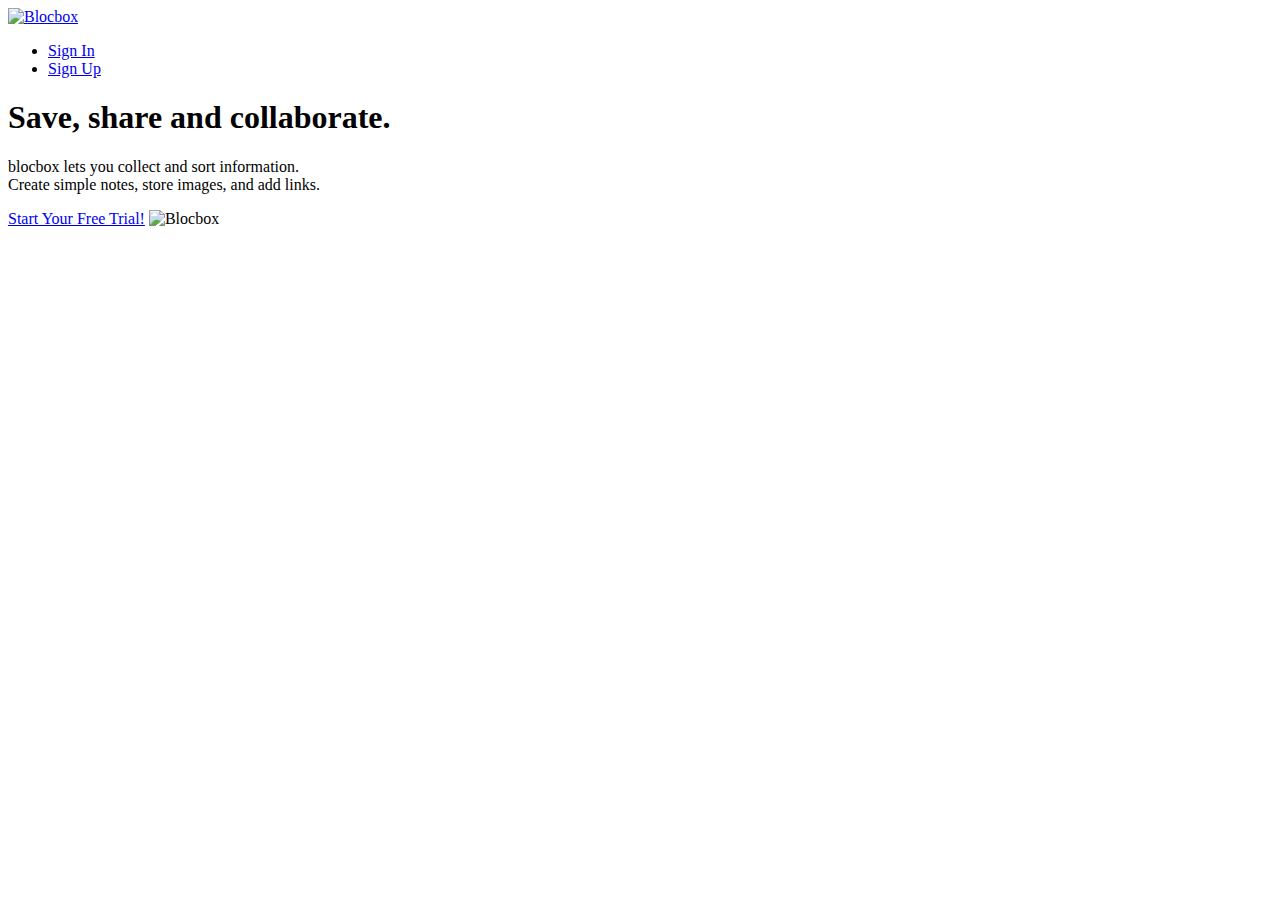
==== index.html @ 183ad007 "Update index.html" ====
<!DOCTYPE html>
<html lang="en-us">
<head>
	<meta http-equiv="X-UA-Compatible" content="IE=Edge">
	<meta charset="UTF-8">
	<title>Save, share and collaborate | Blocbox</title>

	<!-- Google Fonts -->
	<link href='https://fonts.googleapis.com/css?family=Lato:400,300,700,300italic,400italic,700italic|Varela+Round' rel='stylesheet' type='text/css'>
</head>
<body>
	<header>
		<nav class="container">
			<div class="one-half">
				<a href="index.html" class="site-logo"><img src=images/site-logo.png" alt="Blocbox" /></a>
			</div>
			<div class="one-half">
				<ul>
					<li><a href="signin.html">Sign In</a></li>
					<li class="btn-outline"><a href="signup.html">Sign Up</a></li>
				</ul>
			</div>
		</nav>
		<div class="container hero">
			<h1>Save, share and collaborate.</h1>
			<p>blocbox lets you collect and sort information.</br>Create simple notes, store images, and add links.</p>
			<a href="signup.html" class="btn">Start Your Free Trial!</a>
			<img src="images/dashboard.png" alt="Blocbox" />
		</div>
	</header>
</body>
</html>
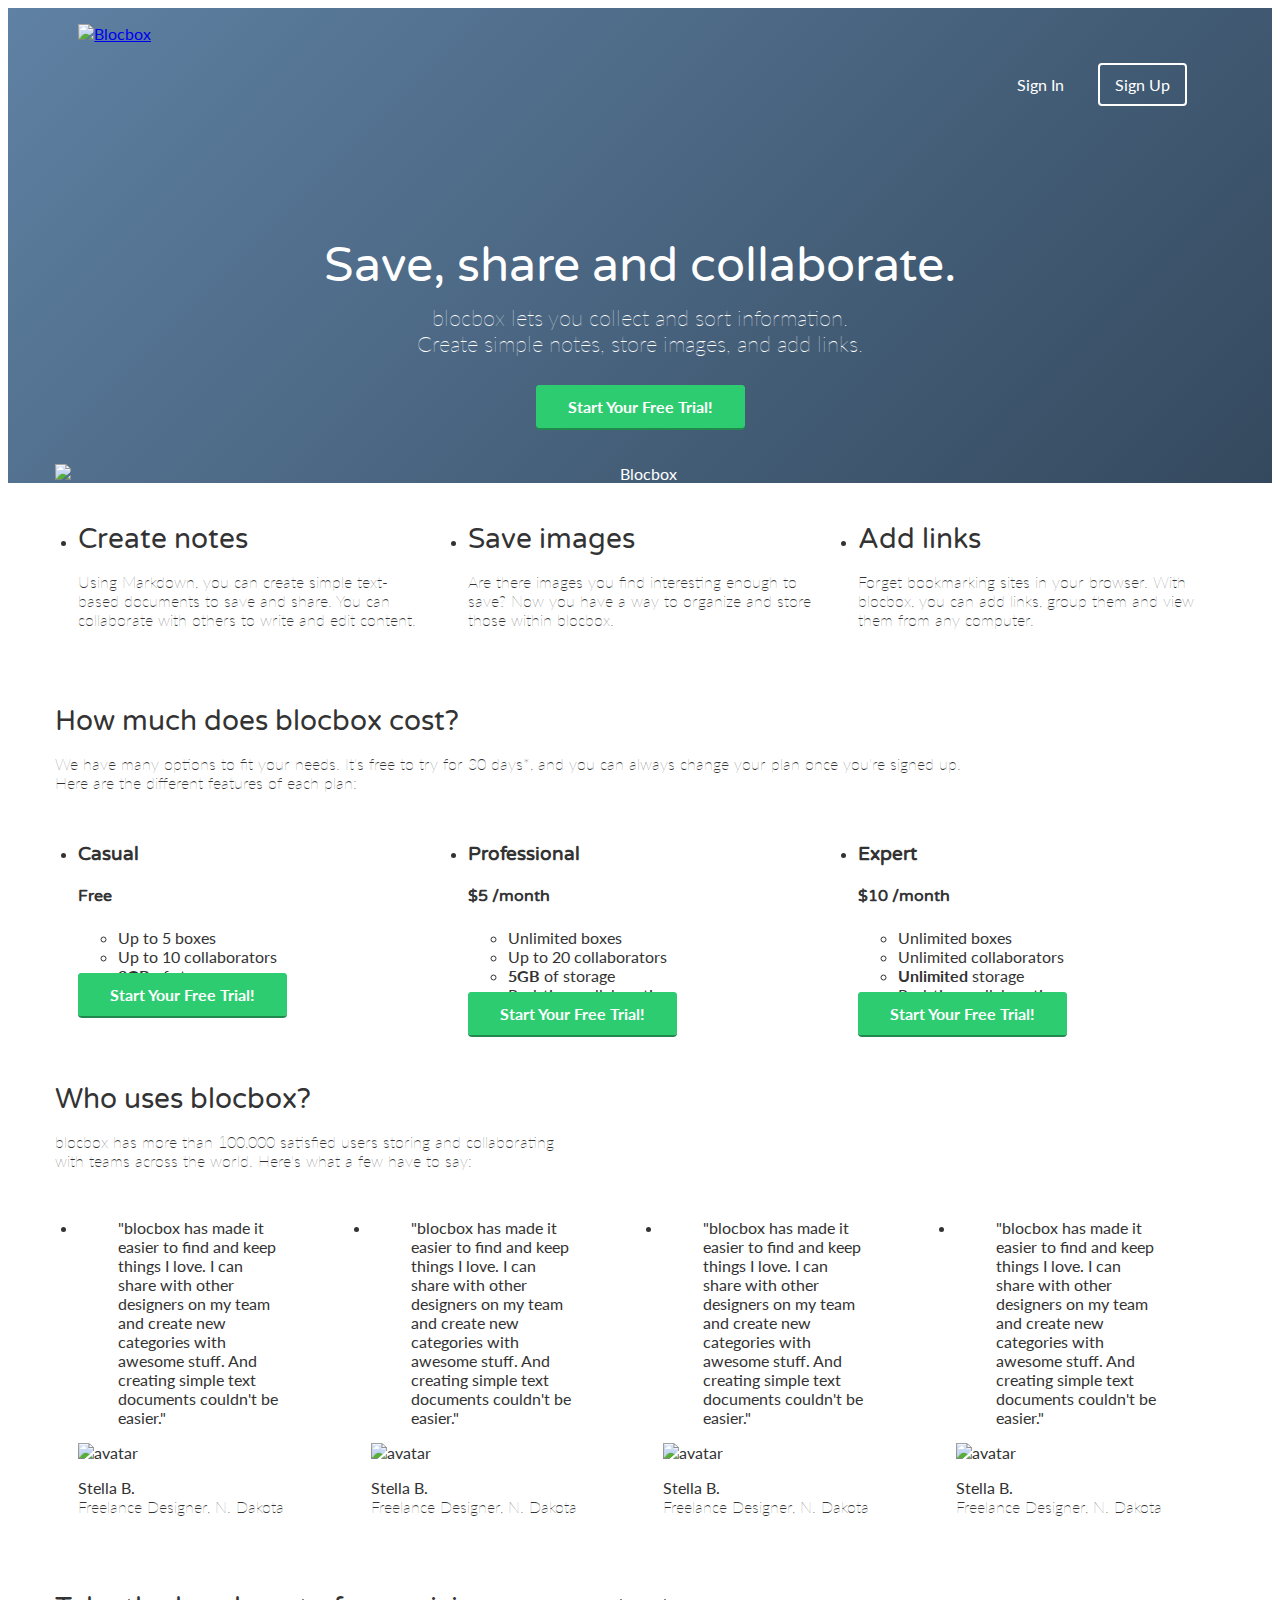
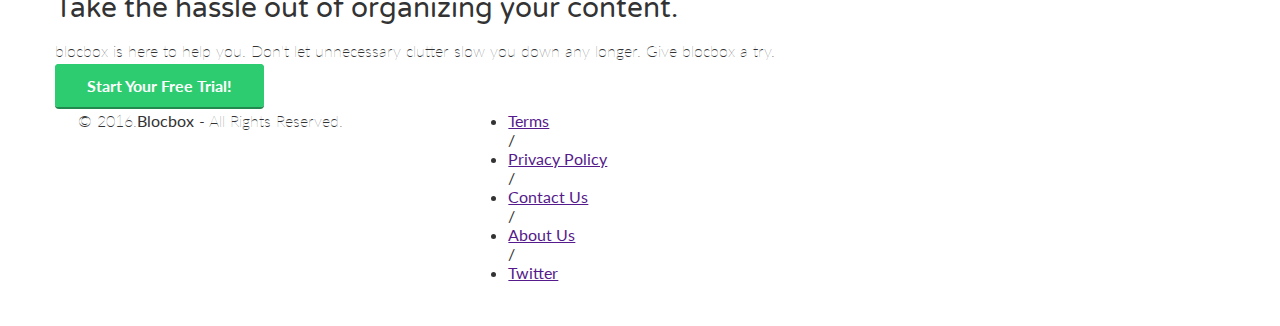
==== commit 54e197c7: "Assignment-29-completed" ====
--- a/index.html
+++ b/index.html
@@ -1,32 +1,166 @@
-<!DOCTYPE html>
-<html lang="en-us">
-<head>
-	<meta http-equiv="X-UA-Compatible" content="IE=Edge">
-	<meta charset="UTF-8">
-	<title>Save, share and collaborate | Blocbox</title>
-
-	<!-- Google Fonts -->
-	<link href='https://fonts.googleapis.com/css?family=Lato:400,300,700,300italic,400italic,700italic|Varela+Round' rel='stylesheet' type='text/css'>
-</head>
-<body>
-	<header>
-		<nav class="container">
-			<div class="one-half">
-				<a href="index.html" class="site-logo"><img src=images/site-logo.png" alt="Blocbox" /></a>
-			</div>
-			<div class="one-half">
-				<ul>
-					<li><a href="signin.html">Sign In</a></li>
-					<li class="btn-outline"><a href="signup.html">Sign Up</a></li>
-				</ul>
-			</div>
-		</nav>
-		<div class="container hero">
-			<h1>Save, share and collaborate.</h1>
-			<p>blocbox lets you collect and sort information.</br>Create simple notes, store images, and add links.</p>
-			<a href="signup.html" class="btn">Start Your Free Trial!</a>
-			<img src="images/dashboard.png" alt="Blocbox" />
-		</div>
-	</header>
-</body>
-</html>
+
+<!DOCTYPE html>
+<html lang="en-us">
+<head>
+	<meta http-equiv="X-UA-Compatible" content="IE=Edge">
+	<meta charset="UTF-8">
+	<title>Save, share and collaborate | Blocbox</title>
+
+	<!-- Google Fonts -->
+	<link href='https://fonts.googleapis.com/css?family=Lato:400,300,700,300italic,400italic,700italic|Varela+Round' rel='stylesheet' type='text/css'>
+    
+    <!-- CSS -->
+    <link rel="stylesheet" href="css/normalize.css">
+    <link rel="stylesheet" href="css/style.css">
+    <link rel="stylesheet" href="css/font-awesome.css">
+    <link rel="stylesheet" href="css/animate.css">
+    
+</head>
+<body>
+<!-- Hero -->
+ <header>
+   <nav class="container">
+     <div class="one-half">
+       <a href="index.html" class="site-logo"><img src="images/site-logo.png" alt="Blocbox" /></a>
+     </div>
+     <div class="one-half">
+       <ul>
+         <li><a href="signin.html">Sign In</a></li>
+         <li class="btn-outline"><a href="signup.html">Sign Up</a></li>
+       </ul>
+     </div>
+   </nav>
+   <div class="container hero">
+     <h1 class="animated fadeIn">Save, share and collaborate.</h1>
+     <p>blocbox lets you collect and sort information.<br/>Create simple notes, store images, and add links.</p>
+     <a href="signup.html" class="btn">Start Your Free Trial!</a>
+     <img src="images/dashboard.png" alt="Blocbox" />
+   </div>
+ </header>
+  <main role="main">
+   <!-- Benefits -->
+   <section class="benefits">
+     <ul class="container">
+       <li class="one-third">
+         <h2>Create notes</h2>
+         <p>Using Markdown, you can create simple text-based documents to save and share. You can collaborate with others to write and edit content.</p>
+       </li>
+       <li class="one-third">
+         <h2>Save images</h2>
+         <p>Are there images you find interesting enough to save? Now you have a way to organize and store those within blocbox.</p>
+       </li>
+       <li class="one-third">
+         <h2>Add links</h2>
+         <p>Forget bookmarking sites in your browser. With blocbox, you can add links, group them and view them from any computer.</p>
+       </li>
+     </ul>
+   </section>
+   <!-- Pricing -->
+ <section class="pricing">
+   <div class="container">
+     <h2>How much does blocbox cost?</h2>
+     <p>We have many options to fit your needs. It's free to try for 30 days*, and you can always change your plan once you're signed up. <br/>Here are the different features of each plan:</p>
+   </div>
+   <ul class="container">
+     <li class="one-third">
+       <div class="box">
+         <h3>Casual</h3>
+         <h4>Free</h4>
+         <ul>
+           <li>Up to 5 boxes</li>
+           <li>Up to 10 collaborators</li>
+           <li><strong>2GB</strong> of storage</li>
+         </ul>
+         <a href="signup.html" class="btn">Start Your Free Trial!</a>
+       </div>
+     </li>
+    <li class="one-third">
+      <div class="box middle">
+        <h3>Professional</h3>
+        <h4><span>$</span>5 <span class="month">/month</span></h4>
+        <ul>
+          <li>Unlimited boxes</li>
+          <li>Up to 20 collaborators</li>
+          <li><strong>5GB</strong> of storage</li>
+          <li>Real-time collaboration</li>
+        </ul>
+        <a href="signup.html" class="btn">Start Your Free Trial!</a>
+      </div>
+    </li>
+    <li class="one-third">
+      <div class="box">
+        <h3>Expert</h3>
+        <h4><span>$</span>10 <span class="month">/month</span></h4>
+        <ul>
+          <li>Unlimited boxes</li>
+          <li>Unlimited collaborators</li>
+          <li><strong>Unlimited</strong> storage</li>
+          <li>Real-time collaboration</li>
+        </ul>
+        <a href="signup.html" class="btn">Start Your Free Trial!</a>
+      </div>
+    </li>
+   </ul>
+ </section>
+ <!-- Testimonials -->
+ <section class="testimonials">
+   <div class="container">
+     <h2>Who uses blocbox?</h2>
+     <p>blocbox has more than 100,000 satisfied users storing and collaborating<br/> with teams across the world. Here's what a few have to say:</p>
+   </div>
+   <ul class="container">
+     <li class="one-fourth">
+       <blockquote>"blocbox has made it easier to find and keep things I love. I can share with other designers on my team and create new categories with awesome stuff. And creating simple text documents couldn't be easier."
+       </blockquote>
+       <img src="https://s3.amazonaws.com/uifaces/faces/twitter/jsa/128.jpg" alt="avatar">
+       <p class="name"><strong>Stella B.</strong><br/>Freelance Designer, N. Dakota</p>
+     </li>
+     <li class="one-fourth">
+    <blockquote>"blocbox has made it easier to find and keep things I love. I can share with other designers on my team and create new categories with awesome stuff. And creating simple text documents couldn't be easier."
+    </blockquote>
+    <img src="https://s3.amazonaws.com/uifaces/faces/twitter/jsa/128.jpg" alt="avatar">
+    <p class="name"><strong>Stella B.</strong><br/>Freelance Designer, N. Dakota</p>
+  </li>
+  <li class="one-fourth">
+    <blockquote>"blocbox has made it easier to find and keep things I love. I can share with other designers on my team and create new categories with awesome stuff. And creating simple text documents couldn't be easier."
+    </blockquote>
+    <img src="https://s3.amazonaws.com/uifaces/faces/twitter/jsa/128.jpg" alt="avatar">
+    <p class="name"><strong>Stella B.</strong><br/>Freelance Designer, N. Dakota</p>
+  </li>
+  <li class="one-fourth">
+    <blockquote>"blocbox has made it easier to find and keep things I love. I can share with other designers on my team and create new categories with awesome stuff. And creating simple text documents couldn't be easier."
+    </blockquote>
+    <img src="https://s3.amazonaws.com/uifaces/faces/twitter/jsa/128.jpg" alt="avatar">
+    <p class="name"><strong>Stella B.</strong><br/>Freelance Designer, N. Dakota</p>
+  </li>
+  </ul>
+ </section>
+ <!-- Call to Action -->
+ <section class="call to action">
+   <div class="container">
+     <h2>Take the hassle out of organizing your content.</h2>
+     <p>blocbox is here to help you. Don't let unnecessary clutter slow you down any longer. Give blocbox a try.</p>
+     <a href="signup.html" class="btn">Start Your Free Trial!</a>
+   </div>
+ </section>
+ </main>
+    <!-- Footer -->
+    <footer>
+      <div class="container footer-nav-block">
+        <div class="left-footer-block one-third">
+          <p class="copyright-block">&copy; 2016.<strong>Blocbox</strong> - All Rights Reserved.</p>
+        </div>
+        <nav class="link-block middle-footer-block one-third">
+          <ul>
+            <li><a href="">Terms</a></li> /
+            <li><a href="">Privacy Policy</a></li> /
+            <li><a href="">Contact Us</a></li> /
+            <li><a href="">About Us</a></li> /
+            <li><a href="">Twitter</a></li>
+          </ul>
+        </nav>
+      </div>
+    </footer>
+</body>
+</html>
+
--- a/css/style.css
+++ b/css/style.css
@@ -0,0 +1,137 @@
+html, body{
+    overflow-x: hidden;
+}
+body {
+    font-family: "Lato", Helvetica, Arial, sans-serif;
+    color:#333333;
+}
+h1, h2, h3, h4, h5, h6 {
+    font-family: "Varela Round", Helvetica, Arial, sans-serif;
+}
+h2 {
+    font-size:28px;
+    font-weight: normal;
+    margin-bottom: 5px;
+}
+p {
+    font-size:16px;
+    line-height: 19px;
+    font-weight: 100;
+}
+
+/* GRID */
+.container {
+    margin-right:auto;
+    margin-left: auto;
+    padding-left: 15px;
+    padding-right: 15px;
+    position: relative;
+}
+.container:before,
+.container:after {
+    content: " ";
+    display: table;
+}
+.container:after {
+    clear: both;
+}
+.one-half, .one-third, .one-fourth {
+    width:96%;
+    float:left;
+    position:relative;
+    min-height: 1px;
+    margin:0 2% 20px;
+}
+
+@media (min-width: 768px) {
+    .container {
+        width: 750px;
+    }
+}
+@media (min-width: 992px) {
+    .container {
+        width:970px;
+    }
+    .one.half {
+        width:46%;
+    }
+    .one-third {
+        width:29.33333%
+    }
+    .one-fourth {
+        width:21%;
+    }
+}
+@media (min-width: 1200px) {
+    .container {
+        width: 1170px;
+    }
+}
+
+/* HEADER */
+header {
+    color:#FFFFFF;
+    background: 34495E;
+    background-image: linear-gradient(-45deg, #34495E 0%, #5F81A3 100%);
+}
+header nav {
+    padding:1em 0;
+}
+header nav ul {
+    display:inline;
+    text-align: right;
+    float:right;
+    margin:0;
+}
+header nav ul > li {
+    list-style-type: none;
+    display: inline-block;
+    margin:0 15px;
+}
+header nav ul > li.btn-outline {
+    padding:10px 15px;
+    border:2px solid #FFFFFF;
+    border-radius: 4px;
+}
+header nav ul > li.btn-outline:hover {
+    background:#FFFFFF;
+}
+header nav ul > li > a {
+    color:#FFFFFF;
+    text-decoration: none;
+}
+header nav ul > li.btn-outline:hover > a {
+    color:#34495E;
+}
+header .hero {
+   text-align: center;
+   display:block;
+   position: relative;
+ }
+ header .hero h1 {
+   font-size:48px;
+   font-weight: normal;
+   margin:95px 0 0;
+ }
+ header .hero p {
+   font-size: 22px;
+   line-height: 26px;
+   font-weight: 100;
+   margin:10px 0 40px;
+ }
+ header .hero img {
+   display: block;
+   margin:3em auto 0;
+ }
+
+/* BUTTONS */
+.btn {
+    border-radius: 4px;
+    color:#FFFFFF;
+    font-weight: 700;
+    text-decoration: none;
+    padding:10px 30px;
+    background: #2ECC71;
+    border: 2px solid #2ECC71;
+    box-shadow: 0px 2px 0px 0px #22894E;
+}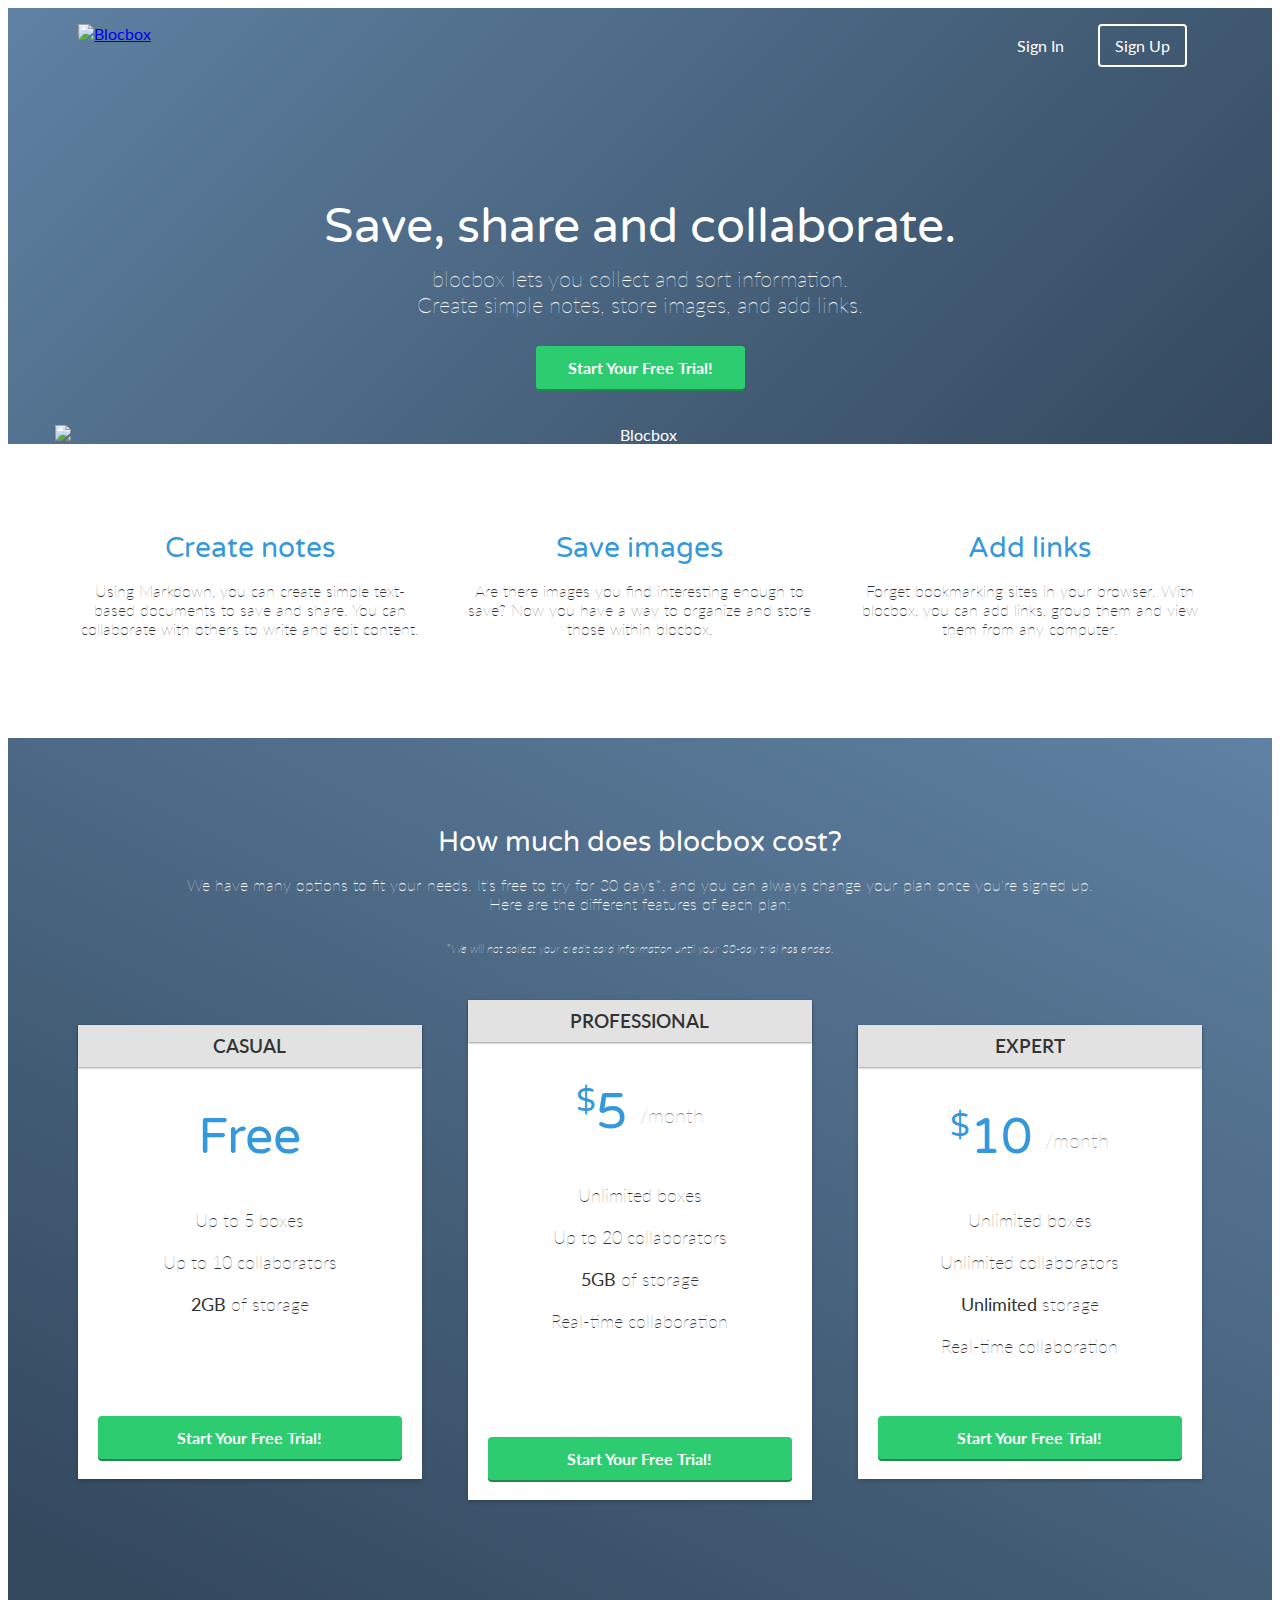
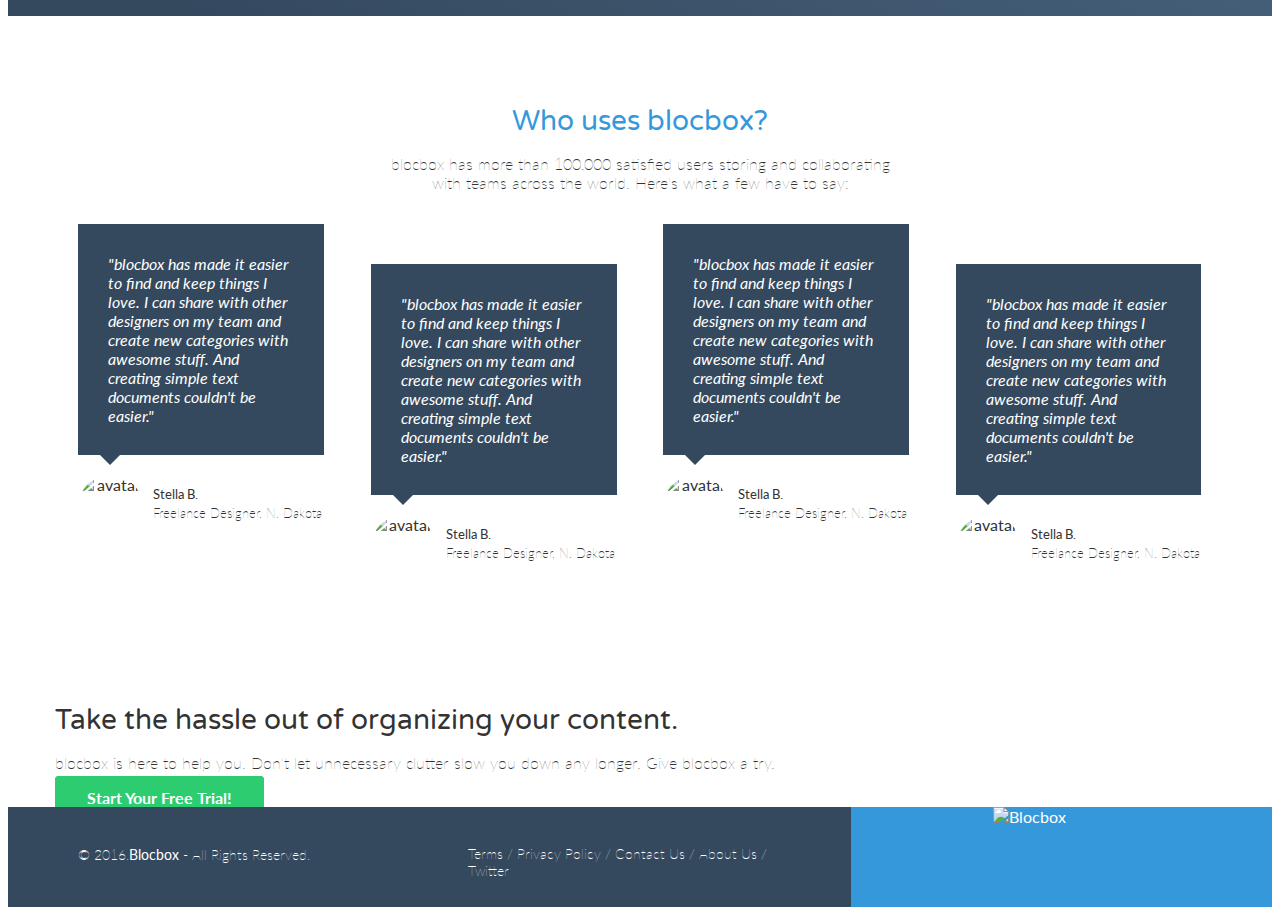
==== commit ea72b95b: "Assignment-33-completed" ====
--- a/index.html
+++ b/index.html
@@ -3,6 +3,7 @@
 <html lang="en-us">
 <head>
 	<meta http-equiv="X-UA-Compatible" content="IE=Edge">
+    <meta name="viewport" content="width=device-width, initial-scale=1">
 	<meta charset="UTF-8">
 	<title>Save, share and collaborate | Blocbox</title>
 
@@ -22,8 +23,6 @@
    <nav class="container">
      <div class="one-half">
        <a href="index.html" class="site-logo"><img src="images/site-logo.png" alt="Blocbox" /></a>
-     </div>
-     <div class="one-half">
        <ul>
          <li><a href="signin.html">Sign In</a></li>
          <li class="btn-outline"><a href="signup.html">Sign Up</a></li>
@@ -42,14 +41,17 @@
    <section class="benefits">
      <ul class="container">
        <li class="one-third">
+         <i class="fa fa-file-o"></i>
          <h2>Create notes</h2>
          <p>Using Markdown, you can create simple text-based documents to save and share. You can collaborate with others to write and edit content.</p>
        </li>
        <li class="one-third">
+        <i class="fa fa-picture-o"></i>
          <h2>Save images</h2>
          <p>Are there images you find interesting enough to save? Now you have a way to organize and store those within blocbox.</p>
        </li>
        <li class="one-third">
+         <i class="fa fa-link"></i>
          <h2>Add links</h2>
          <p>Forget bookmarking sites in your browser. With blocbox, you can add links, group them and view them from any computer.</p>
        </li>
@@ -60,6 +62,9 @@
    <div class="container">
      <h2>How much does blocbox cost?</h2>
      <p>We have many options to fit your needs. It's free to try for 30 days*, and you can always change your plan once you're signed up. <br/>Here are the different features of each plan:</p>
+   </div>
+   <div class="container">
+     <p class="small">*We will not collect your credit card information until your 30-day trial has ended.</p>  
    </div>
    <ul class="container">
      <li class="one-third">
@@ -115,7 +120,7 @@
        <img src="https://s3.amazonaws.com/uifaces/faces/twitter/jsa/128.jpg" alt="avatar">
        <p class="name"><strong>Stella B.</strong><br/>Freelance Designer, N. Dakota</p>
      </li>
-     <li class="one-fourth">
+     <li class="one-fourth relative">
     <blockquote>"blocbox has made it easier to find and keep things I love. I can share with other designers on my team and create new categories with awesome stuff. And creating simple text documents couldn't be easier."
     </blockquote>
     <img src="https://s3.amazonaws.com/uifaces/faces/twitter/jsa/128.jpg" alt="avatar">
@@ -127,7 +132,7 @@
     <img src="https://s3.amazonaws.com/uifaces/faces/twitter/jsa/128.jpg" alt="avatar">
     <p class="name"><strong>Stella B.</strong><br/>Freelance Designer, N. Dakota</p>
   </li>
-  <li class="one-fourth">
+  <li class="one-fourth relative">
     <blockquote>"blocbox has made it easier to find and keep things I love. I can share with other designers on my team and create new categories with awesome stuff. And creating simple text documents couldn't be easier."
     </blockquote>
     <img src="https://s3.amazonaws.com/uifaces/faces/twitter/jsa/128.jpg" alt="avatar">
@@ -159,6 +164,9 @@
             <li><a href="">Twitter</a></li>
           </ul>
         </nav>
+        <div class="right-footer-block one-third">
+        <img src="images/site-logo.png" alt="Blocbox" />
+        </div>
       </div>
     </footer>
 </body>
--- a/css/style.css
+++ b/css/style.css
@@ -66,6 +66,10 @@
     .container {
         width: 1170px;
     }
+}
+@media (min-width: 1824px) {
+    .container 
+        width: 1170px;
 }
 
 /* HEADER */
@@ -134,4 +138,218 @@
     background: #2ECC71;
     border: 2px solid #2ECC71;
     box-shadow: 0px 2px 0px 0px #22894E;
-}+}
+
+/* BENEFITS */
+.benefits {
+    text-align: center;
+    display:block;
+    position:relative;
+}
+.benefits ul {
+    margin: 0 auto;
+    padding:4em 0;
+}
+.benefits ul li {
+    list-style-type: none;
+    display: inline-block;
+}
+.benefits i {
+    color:#3498DB;
+    font-size:60px;
+    margin:0;
+    vertical-align: middle;
+}
+.benefits h2 {
+    color:#3498DB;
+}
+
+/* PRICING */
+.pricing {
+   background: #34495E url("../images/background.png") top center no-repeat;
+   background: url("../images/background.png") top center no-repeat, linear-gradient(206deg, #5F81A3 0%, #34495E 94%);
+   background-size:cover;
+   text-align: center;
+   padding:4em 0;
+ }
+ .pricing h2, .pricing p {
+   color:#FFFFFF;
+ }
+ .pricing ul {
+   margin:0 auto;
+   padding:2em 0;
+ }
+ .pricing ul li {
+   list-style-type: none;
+ }
+ .box {
+   padding:0 15px 15px;
+   background: #FFFFFF;
+   box-shadow: 0px 2px 4px 0px rgba(0,0,0,0.20);
+   min-height: 439px;
+   position: relative;
+   margin-top: 25px;
+ }
+ .box.middle {
+   min-height: 485px;
+   margin-top:0px;
+ }
+ .box h3 {
+   font-family: "Lato", Helvetica, Arial, sans-serif;
+   font-weight: 600;
+   text-transform: uppercase;
+   background: #E2E2E2;
+   box-shadow: 0px 1px 2px 0px rgba(0,0,0,0.40);
+   left:0;
+   right:0;
+   top:0;
+   text-align: center;
+   margin:0 -15px 40px;
+   padding:10px 0;
+ }
+ .box h4 {
+   font-size:50px;
+   font-weight: normal;
+   margin:40px 0 10px;
+   color:#3498DB;
+ }
+ .box h4 span {
+   font-size:32px;
+   vertical-align: top;
+ }
+ .box h4 span.month {
+   font-family: "Lato", Helvetica, Arial, sans-serif;
+   font-weight: 100;
+   color:#888888;
+   font-size:20px;
+   vertical-align: middle;
+ }
+ .box ul li {
+   font-size:18px;
+   margin-bottom:20px;
+   font-weight: 100;
+ }
+ .box .btn {
+   position:absolute;
+   bottom:20px;
+   left:20px;
+   right:20px;
+ }
+ .small {
+   font-size: 12px;
+   color: #FEFEFE;
+   line-height: 15px;
+   font-style:italic;
+ }
+
+ /* TESTIMONIALS */
+ .testimonials {
+   padding:4em 0;
+   text-align: center;
+ }
+ .testimonials h2 {
+   color:#3498DB;
+ }
+ .testimonials ul li {
+   list-style-type: none;
+ }
+ .testimonials blockquote {
+   color:#FFFFFF;
+   text-align: left;
+   font-style: italic;
+   background:#34495E;
+   position: relative;
+   padding:30px;
+   width:auto;
+   margin:0;
+ }
+ .testimonials blockquote:after {
+   top: 100%;
+   left: 13%;
+   border: solid transparent;
+   content: " ";
+   height: 0;
+   width: 0;
+   position: absolute;
+   pointer-events: none;
+   border-top-color: #34495E;
+   border-width: 10px;
+   margin-left: -10px;
+ }
+ .testimonials img {
+   height: 65px;
+   width: 65px;
+   border-radius:50%;
+   float: left;
+   display: inline-block;
+   margin:20px 10px 0 0;
+ }
+ .testimonials p.name {
+   float: left;
+   display: inline-block;
+   text-align: left;
+   font-size:13px;
+   margin-top: 30px;
+ }
+ .relative {
+    position: relative;
+    margin-top: 40px;
+}
+
+ /* FOOTER */
+ footer {
+   background-color: #34495E;
+   background-image: linear-gradient(to top,
+      #3498DB 0%, #3498DB 50%, #34495E 50%, #34495E 100%);
+   color: #FFFFFF;
+   height: 150px;
+   position: relative;
+   overflow: hidden;
+   z-index: 0;
+ }
+ footer p, footer nav ul {
+   font-size:14px;
+   font-weight:100;
+   text-align: center;
+   margin: 10px auto 0;
+ }
+ footer nav ul li {
+   list-style-type: none;
+   display: inline;
+ }
+ footer nav ul li a {
+   color:#FFFFFF;
+   text-decoration: none;
+ }
+ footer .right-footer-block {
+   background-color: transparent;
+   text-align: center;
+ }
+ footer .logo {
+   padding: 2.35em 0;
+   margin: 0 auto;
+   display: block;
+ }
+
+ @media (min-width: 992px) {
+   footer{
+     background-color: #3498DB;
+     background-image: linear-gradient(to left,
+        #3498DB 0%, #3498DB 33.33337%, #34495E 33.33337%, #34495E 100%);
+     height: 100px;
+   }
+   footer p, footer nav ul {
+     padding: 2em 0;
+     text-align: left;
+   }
+   footer .right-footer-block {
+     background-color: #3498DB;
+   }
+   footer .logo {
+     padding: 2em 0 2em 1.5em;
+   }
+    header .hero img {
+    max-width: 100%;
+    height: auto;
+    display: block;
+   }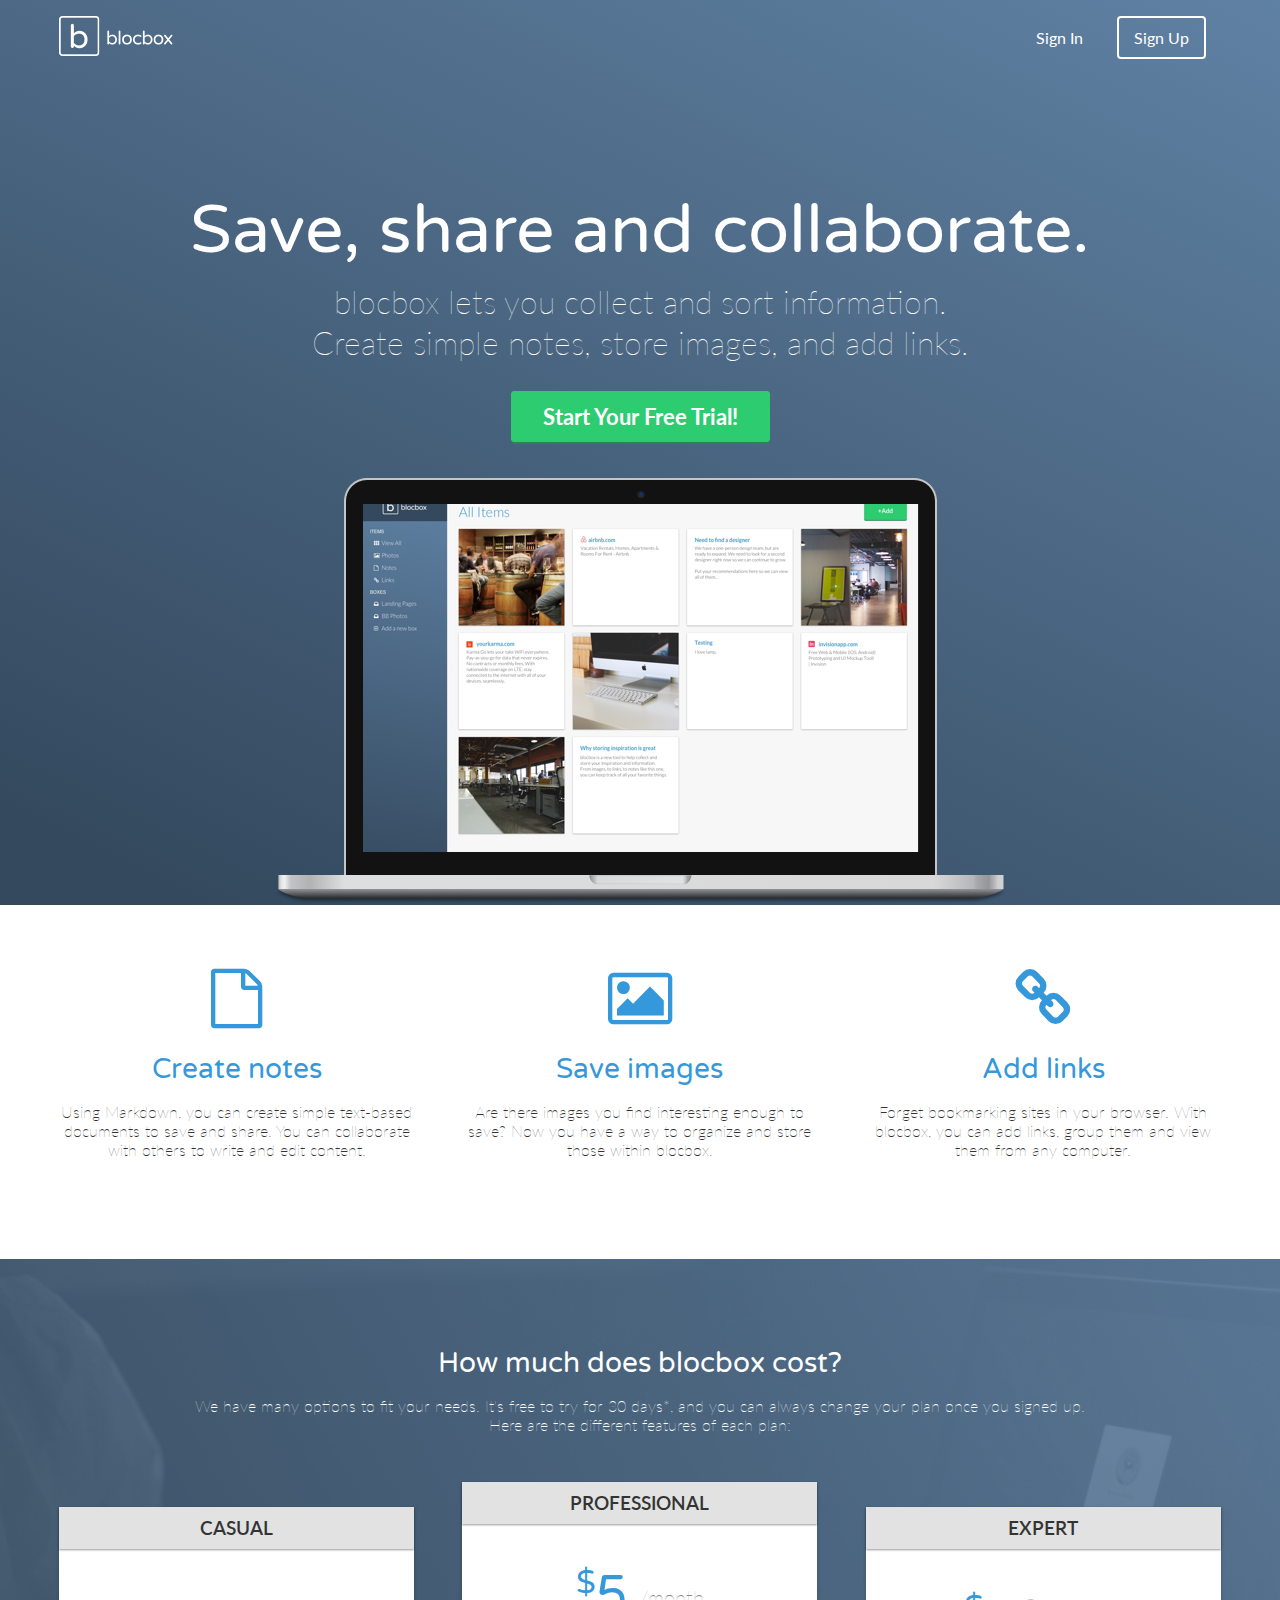
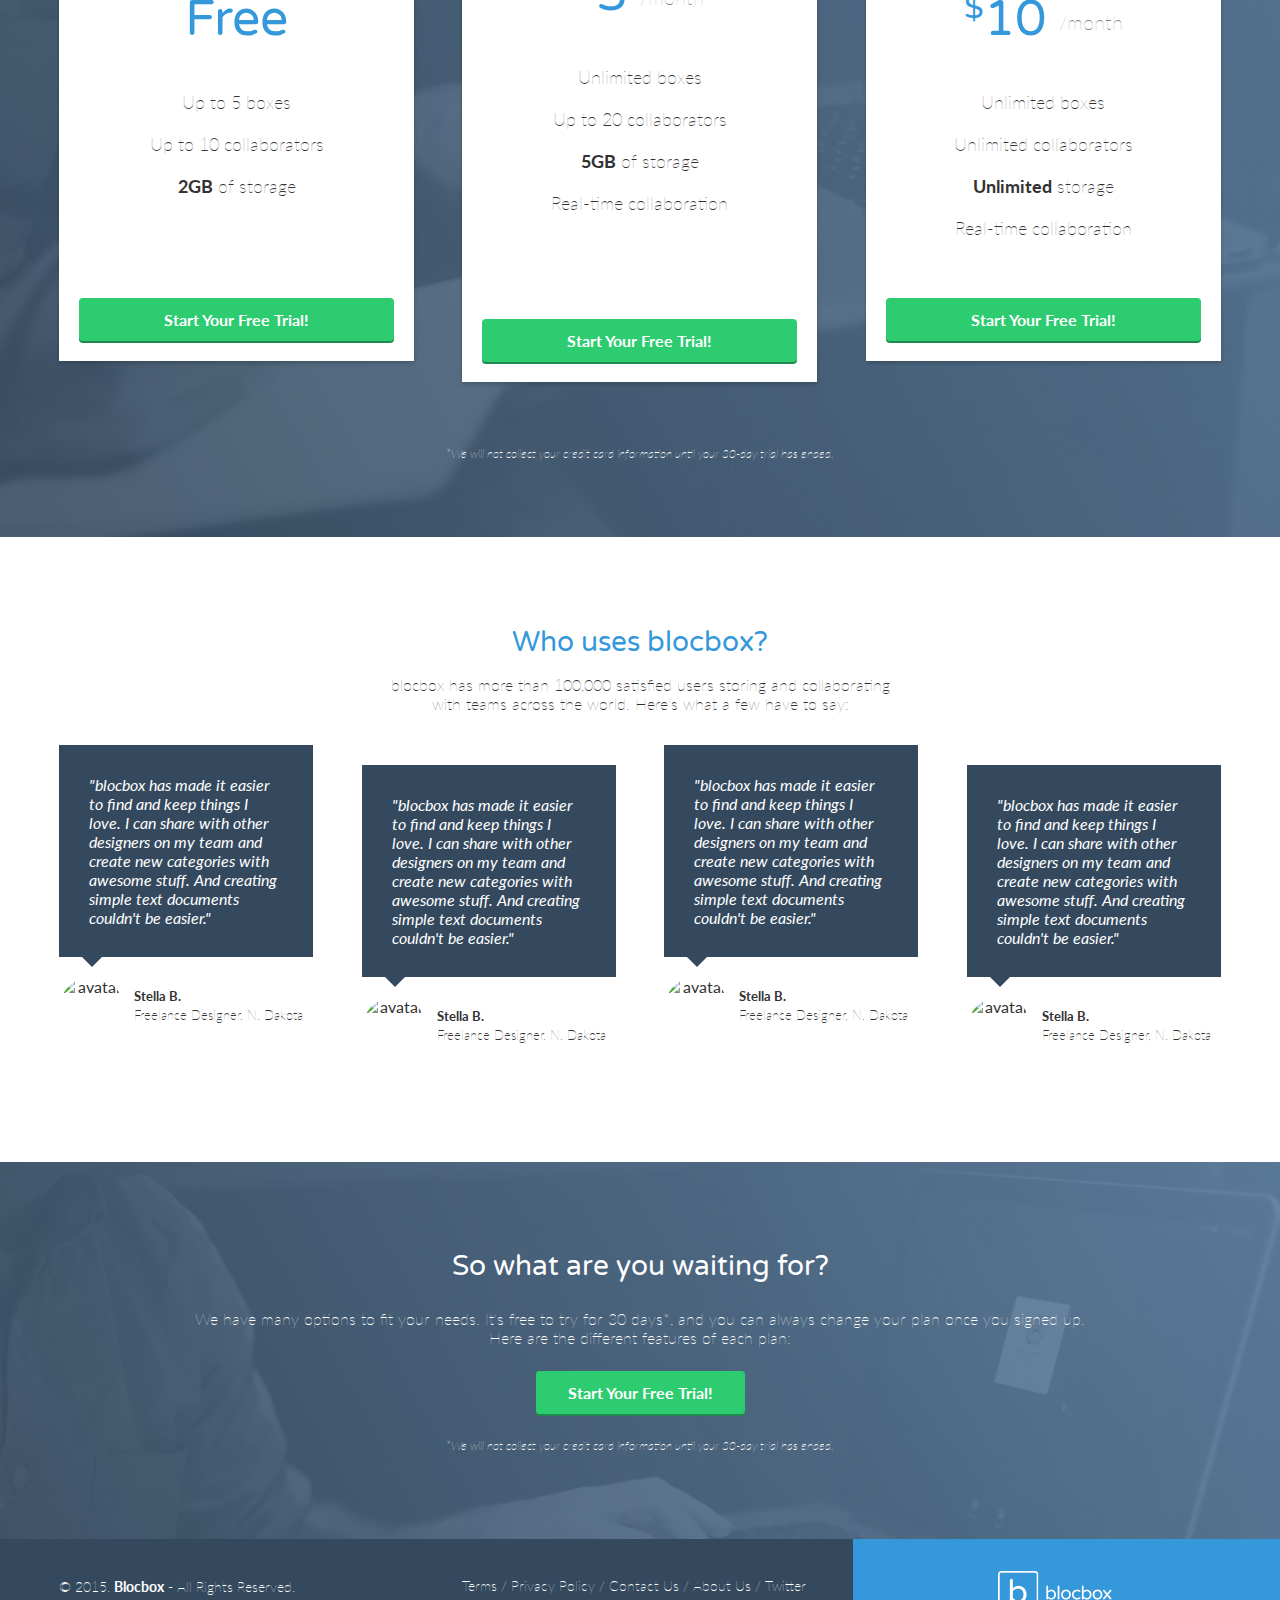
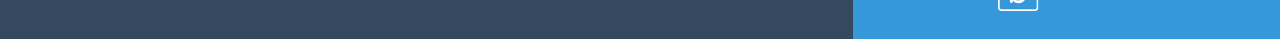
==== commit 970da026: "Assignment-35-Completed" ====
--- a/index.html
+++ b/index.html
@@ -1,174 +1,185 @@
+ <!DOCTYPE html>
+ <html lang="en-us">
+ <head>
+   <meta http-equiv="X-UA-Compatible" content="IE=Edge">
+   <meta name="viewport" content="width=device-width, initial-scale=1">
+   <meta charset="UTF-8">
+   <title>Save, share and collaborate | Blocbox</title>
+   <!-- Google Fonts -->
+   <link href='http://fonts.googleapis.com/css?family=Lato:300,400,700,300italic,400italic,700italic|Varela+Round' rel='stylesheet' type='text/css'>
+   <!-- CSS -->
+   <link rel="stylesheet" href="css/normalize.css">
+   <link rel="stylesheet" href="css/style.css">
+   <link rel="stylesheet" href="css/font-awesome.css">
+   <link rel="stylesheet" href="css/animate.css">
+ </head>
+ <body>
+   <!-- Hero -->
+   <header>
+     <nav class="container">
+       <div class="one-half">
+         <a href="index.html" class="site-logo"><img src="images/site-logo.png" alt="Blocbox" /></a>
+       </div>
+       <div class="one-half">
+         <ul>
+           <li><a href="signin.html">Sign In</a></li>
+           <li class="btn-outline"><a href="signup.html">Sign Up</a></li>
+         </ul>
+       </div>
+     </nav>
 
-<!DOCTYPE html>
-<html lang="en-us">
-<head>
-	<meta http-equiv="X-UA-Compatible" content="IE=Edge">
-    <meta name="viewport" content="width=device-width, initial-scale=1">
-	<meta charset="UTF-8">
-	<title>Save, share and collaborate | Blocbox</title>
+     <div class="container hero">
+       <h1 class="animated fadeIn">Save, share and collaborate.</h1>
+       <p>blocbox lets you collect and sort information.<br/>Create simple notes, store images, and add links.</p>
+       <a href="signup.html" class="btn">Start Your Free Trial!</a>
+       <img src="images/dashboard.png" alt="Blocbox" />
+     </div>
+   </header>
 
-	<!-- Google Fonts -->
-	<link href='https://fonts.googleapis.com/css?family=Lato:400,300,700,300italic,400italic,700italic|Varela+Round' rel='stylesheet' type='text/css'>
-    
-    <!-- CSS -->
-    <link rel="stylesheet" href="css/normalize.css">
-    <link rel="stylesheet" href="css/style.css">
-    <link rel="stylesheet" href="css/font-awesome.css">
-    <link rel="stylesheet" href="css/animate.css">
-    
-</head>
-<body>
-<!-- Hero -->
- <header>
-   <nav class="container">
-     <div class="one-half">
-       <a href="index.html" class="site-logo"><img src="images/site-logo.png" alt="Blocbox" /></a>
-       <ul>
-         <li><a href="signin.html">Sign In</a></li>
-         <li class="btn-outline"><a href="signup.html">Sign Up</a></li>
+   <main role="main">
+
+     <!-- Benefits -->
+     <section class="benefits">
+       <ul class="container">
+         <li class="one-third">
+           <i class="fa fa-file-o"></i>
+           <h2>Create notes</h2>
+           <p>Using Markdown, you can create simple text-based documents to save and share. You can collaborate with others to write and edit content.</p>
+         </li>
+         <li class="one-third">
+           <i class="fa fa-picture-o"></i>
+           <h2>Save images</h2>
+           <p>Are there images you find interesting enough to save? Now you have a way to organize and store those within blocbox.</p>
+         </li>
+         <li class="one-third">
+           <i class="fa fa-link"></i>
+           <h2>Add links</h2>
+           <p>Forget bookmarking sites in your browser. With blocbox, you can add links, group them and view them from any computer.</p>
+         </li>
        </ul>
+     </section>
+
+     <!-- Pricing -->
+     <section class="pricing">
+       <div class="container">
+         <h2>How much does blocbox cost?</h2>
+         <p>We have many options to fit your needs. It's free to try for 30 days*, and you can always change your plan once you signed up. <br/>Here are the different features of each plan:</p>
+       </div>
+       <ul class="container">
+         <li class="one-third">
+           <div class="box">
+             <h3>Casual</h3>
+             <h4>Free</h4>
+             <ul>
+               <li>Up to 5 boxes</li>
+               <li>Up to 10 collaborators</li>
+               <li><strong>2GB</strong> of storage</li>
+             </ul>
+             <a href="signup.html" class="btn">Start Your Free Trial!</a>
+           </div>
+         </li>
+         <li class="one-third">
+          <div class="box middle">
+            <h3>Professional</h3>
+            <h4><span>$</span>5 <span class="month">/month</span></h4>
+            <ul>
+              <li>Unlimited boxes</li>
+              <li>Up to 20 collaborators</li>
+              <li><strong>5GB</strong> of storage</li>
+              <li>Real-time collaboration</li>
+            </ul>
+            <a href="signup.html" class="btn">Start Your Free Trial!</a>
+          </div>
+        </li>
+        <li class="one-third">
+          <div class="box">
+            <h3>Expert</h3>
+            <h4><span>$</span>10 <span class="month">/month</span></h4>
+            <ul>
+              <li>Unlimited boxes</li>
+              <li>Unlimited collaborators</li>
+              <li><strong>Unlimited</strong> storage</li>
+              <li>Real-time collaboration</li>
+            </ul>
+            <a href="signup.html" class="btn">Start Your Free Trial!</a>
+          </div>
+        </li>
+       </ul>
+
+       <div class="container">
+         <p class="small">*We will not collect your credit card information until your 30-day trial has ended.</p>
+       </div>
+
+     </section>
+
+     <!-- Testimonials -->
+     <section class="testimonials">
+       <div class="container">
+         <h2>Who uses blocbox?</h2>
+         <p>blocbox has more than 100,000 satisfied users storing and collaborating<br/> with teams across the world. Here's what a few have to say:</p>
+       </div>
+       <ul class="container">
+         <li class="one-fourth">
+           <blockquote>"blocbox has made it easier to find and keep things I love. I can share with other designers on my team and create new categories with awesome stuff. And creating simple text documents couldn't be easier."
+           </blockquote>
+           <img src="https://s3.amazonaws.com/uifaces/faces/twitter/jsa/128.jpg" alt="avatar">
+           <p class="name"><strong>Stella B.</strong><br/>Freelance Designer, N. Dakota</p>
+         </li>  
+         <li class="one-fourth even">
+          <blockquote>"blocbox has made it easier to find and keep things I love. I can share with other designers on my team and create new categories with awesome stuff. And creating simple text documents couldn't be easier."
+          </blockquote>
+          <img src="https://s3.amazonaws.com/uifaces/faces/twitter/jsa/128.jpg" alt="avatar">
+          <p class="name"><strong>Stella B.</strong><br/>Freelance Designer, N. Dakota</p>
+        </li>
+        <li class="one-fourth">
+          <blockquote>"blocbox has made it easier to find and keep things I love. I can share with other designers on my team and create new categories with awesome stuff. And creating simple text documents couldn't be easier."
+          </blockquote>
+          <img src="https://s3.amazonaws.com/uifaces/faces/twitter/jsa/128.jpg" alt="avatar">
+          <p class="name"><strong>Stella B.</strong><br/>Freelance Designer, N. Dakota</p>
+        </li>
+        <li class="one-fourth even">
+          <blockquote>"blocbox has made it easier to find and keep things I love. I can share with other designers on my team and create new categories with awesome stuff. And creating simple text documents couldn't be easier."
+          </blockquote>
+          <img src="https://s3.amazonaws.com/uifaces/faces/twitter/jsa/128.jpg" alt="avatar">
+          <p class="name"><strong>Stella B.</strong><br/>Freelance Designer, N. Dakota</p>
+        </li>     
+      </ul>
+     </section>
+
+     <section class="reinforcement">
+      <div class="container">
+         <h2>So what are you waiting for?</h2>
+         <p>We have many options to fit your needs. It's free to try for 30 days*, and you can always change your plan once you signed up. <br/>Here are the different features of each plan:</p>
+
+         <p>
+          <a href="signup.html" class="btn">Start Your Free Trial!</a>
+         </p>
+
+         <p class="small">*We will not collect your credit card information until your 30-day trial has ended.</p>
+      </div>
+     </section>
+
+   </main>
+
+   <!-- Footer -->
+   <footer>
+     <div class="container footer-nav-block">
+         <div class="left-footer-block one-third">
+           <p class="copyright-block">&copy; 2015. <strong>Blocbox</strong> - All Rights Reserved.</p>
+         </div>
+         <nav class="link-block middle-footer-block one-third">
+           <ul>
+             <li><a href="">Terms</a></li> /
+             <li><a href="">Privacy Policy</a></li> /
+             <li><a href="">Contact Us</a></li> /
+             <li><a href="">About Us</a></li> /
+             <li><a href="">Twitter</a></li>
+           </ul>
+         </nav>
+         <div class="right-footer-block one-third">
+           <img class="logo" src="images/site-logo.png" alt="Blocbox" />
+         </div>
      </div>
-   </nav>
-   <div class="container hero">
-     <h1 class="animated fadeIn">Save, share and collaborate.</h1>
-     <p>blocbox lets you collect and sort information.<br/>Create simple notes, store images, and add links.</p>
-     <a href="signup.html" class="btn">Start Your Free Trial!</a>
-     <img src="images/dashboard.png" alt="Blocbox" />
-   </div>
- </header>
-  <main role="main">
-   <!-- Benefits -->
-   <section class="benefits">
-     <ul class="container">
-       <li class="one-third">
-         <i class="fa fa-file-o"></i>
-         <h2>Create notes</h2>
-         <p>Using Markdown, you can create simple text-based documents to save and share. You can collaborate with others to write and edit content.</p>
-       </li>
-       <li class="one-third">
-        <i class="fa fa-picture-o"></i>
-         <h2>Save images</h2>
-         <p>Are there images you find interesting enough to save? Now you have a way to organize and store those within blocbox.</p>
-       </li>
-       <li class="one-third">
-         <i class="fa fa-link"></i>
-         <h2>Add links</h2>
-         <p>Forget bookmarking sites in your browser. With blocbox, you can add links, group them and view them from any computer.</p>
-       </li>
-     </ul>
-   </section>
-   <!-- Pricing -->
- <section class="pricing">
-   <div class="container">
-     <h2>How much does blocbox cost?</h2>
-     <p>We have many options to fit your needs. It's free to try for 30 days*, and you can always change your plan once you're signed up. <br/>Here are the different features of each plan:</p>
-   </div>
-   <div class="container">
-     <p class="small">*We will not collect your credit card information until your 30-day trial has ended.</p>  
-   </div>
-   <ul class="container">
-     <li class="one-third">
-       <div class="box">
-         <h3>Casual</h3>
-         <h4>Free</h4>
-         <ul>
-           <li>Up to 5 boxes</li>
-           <li>Up to 10 collaborators</li>
-           <li><strong>2GB</strong> of storage</li>
-         </ul>
-         <a href="signup.html" class="btn">Start Your Free Trial!</a>
-       </div>
-     </li>
-    <li class="one-third">
-      <div class="box middle">
-        <h3>Professional</h3>
-        <h4><span>$</span>5 <span class="month">/month</span></h4>
-        <ul>
-          <li>Unlimited boxes</li>
-          <li>Up to 20 collaborators</li>
-          <li><strong>5GB</strong> of storage</li>
-          <li>Real-time collaboration</li>
-        </ul>
-        <a href="signup.html" class="btn">Start Your Free Trial!</a>
-      </div>
-    </li>
-    <li class="one-third">
-      <div class="box">
-        <h3>Expert</h3>
-        <h4><span>$</span>10 <span class="month">/month</span></h4>
-        <ul>
-          <li>Unlimited boxes</li>
-          <li>Unlimited collaborators</li>
-          <li><strong>Unlimited</strong> storage</li>
-          <li>Real-time collaboration</li>
-        </ul>
-        <a href="signup.html" class="btn">Start Your Free Trial!</a>
-      </div>
-    </li>
-   </ul>
- </section>
- <!-- Testimonials -->
- <section class="testimonials">
-   <div class="container">
-     <h2>Who uses blocbox?</h2>
-     <p>blocbox has more than 100,000 satisfied users storing and collaborating<br/> with teams across the world. Here's what a few have to say:</p>
-   </div>
-   <ul class="container">
-     <li class="one-fourth">
-       <blockquote>"blocbox has made it easier to find and keep things I love. I can share with other designers on my team and create new categories with awesome stuff. And creating simple text documents couldn't be easier."
-       </blockquote>
-       <img src="https://s3.amazonaws.com/uifaces/faces/twitter/jsa/128.jpg" alt="avatar">
-       <p class="name"><strong>Stella B.</strong><br/>Freelance Designer, N. Dakota</p>
-     </li>
-     <li class="one-fourth relative">
-    <blockquote>"blocbox has made it easier to find and keep things I love. I can share with other designers on my team and create new categories with awesome stuff. And creating simple text documents couldn't be easier."
-    </blockquote>
-    <img src="https://s3.amazonaws.com/uifaces/faces/twitter/jsa/128.jpg" alt="avatar">
-    <p class="name"><strong>Stella B.</strong><br/>Freelance Designer, N. Dakota</p>
-  </li>
-  <li class="one-fourth">
-    <blockquote>"blocbox has made it easier to find and keep things I love. I can share with other designers on my team and create new categories with awesome stuff. And creating simple text documents couldn't be easier."
-    </blockquote>
-    <img src="https://s3.amazonaws.com/uifaces/faces/twitter/jsa/128.jpg" alt="avatar">
-    <p class="name"><strong>Stella B.</strong><br/>Freelance Designer, N. Dakota</p>
-  </li>
-  <li class="one-fourth relative">
-    <blockquote>"blocbox has made it easier to find and keep things I love. I can share with other designers on my team and create new categories with awesome stuff. And creating simple text documents couldn't be easier."
-    </blockquote>
-    <img src="https://s3.amazonaws.com/uifaces/faces/twitter/jsa/128.jpg" alt="avatar">
-    <p class="name"><strong>Stella B.</strong><br/>Freelance Designer, N. Dakota</p>
-  </li>
-  </ul>
- </section>
- <!-- Call to Action -->
- <section class="call to action">
-   <div class="container">
-     <h2>Take the hassle out of organizing your content.</h2>
-     <p>blocbox is here to help you. Don't let unnecessary clutter slow you down any longer. Give blocbox a try.</p>
-     <a href="signup.html" class="btn">Start Your Free Trial!</a>
-   </div>
- </section>
- </main>
-    <!-- Footer -->
-    <footer>
-      <div class="container footer-nav-block">
-        <div class="left-footer-block one-third">
-          <p class="copyright-block">&copy; 2016.<strong>Blocbox</strong> - All Rights Reserved.</p>
-        </div>
-        <nav class="link-block middle-footer-block one-third">
-          <ul>
-            <li><a href="">Terms</a></li> /
-            <li><a href="">Privacy Policy</a></li> /
-            <li><a href="">Contact Us</a></li> /
-            <li><a href="">About Us</a></li> /
-            <li><a href="">Twitter</a></li>
-          </ul>
-        </nav>
-        <div class="right-footer-block one-third">
-        <img src="images/site-logo.png" alt="Blocbox" />
-        </div>
-      </div>
-    </footer>
-</body>
-</html>
-
+   </footer>
+ </body>
+ </html>--- a/css/style.css
+++ b/css/style.css
@@ -1,113 +1,126 @@
 html, body{
-    overflow-x: hidden;
-}
-body {
-    font-family: "Lato", Helvetica, Arial, sans-serif;
-    color:#333333;
-}
-h1, h2, h3, h4, h5, h6 {
-    font-family: "Varela Round", Helvetica, Arial, sans-serif;
-}
-h2 {
-    font-size:28px;
-    font-weight: normal;
-    margin-bottom: 5px;
-}
-p {
-    font-size:16px;
-    line-height: 19px;
-    font-weight: 100;
-}
-
-/* GRID */
-.container {
-    margin-right:auto;
-    margin-left: auto;
-    padding-left: 15px;
-    padding-right: 15px;
-    position: relative;
-}
-.container:before,
-.container:after {
-    content: " ";
-    display: table;
-}
-.container:after {
-    clear: both;
-}
-.one-half, .one-third, .one-fourth {
-    width:96%;
-    float:left;
-    position:relative;
-    min-height: 1px;
-    margin:0 2% 20px;
-}
-
-@media (min-width: 768px) {
-    .container {
-        width: 750px;
-    }
-}
-@media (min-width: 992px) {
-    .container {
-        width:970px;
-    }
-    .one.half {
-        width:46%;
-    }
-    .one-third {
-        width:29.33333%
-    }
-    .one-fourth {
-        width:21%;
-    }
-}
-@media (min-width: 1200px) {
-    .container {
-        width: 1170px;
-    }
-}
-@media (min-width: 1824px) {
-    .container 
-        width: 1170px;
-}
-
-/* HEADER */
-header {
-    color:#FFFFFF;
-    background: 34495E;
-    background-image: linear-gradient(-45deg, #34495E 0%, #5F81A3 100%);
-}
-header nav {
-    padding:1em 0;
-}
-header nav ul {
-    display:inline;
-    text-align: right;
-    float:right;
-    margin:0;
-}
-header nav ul > li {
-    list-style-type: none;
-    display: inline-block;
-    margin:0 15px;
-}
-header nav ul > li.btn-outline {
-    padding:10px 15px;
-    border:2px solid #FFFFFF;
-    border-radius: 4px;
-}
-header nav ul > li.btn-outline:hover {
-    background:#FFFFFF;
-}
-header nav ul > li > a {
-    color:#FFFFFF;
-    text-decoration: none;
-}
-header nav ul > li.btn-outline:hover > a {
-    color:#34495E;
-}
-header .hero {
+   overflow-x: hidden;
+ }
+ body {
+   font-family: "Lato", Helvetica, Arial, sans-serif;
+   color:#333333;
+ }
+ h1, h2, h3, h4, h5, h6 {
+   font-family: "Varela Round", Helvetica, Arial, sans-serif;
+ }
+ h2 {
+   font-size:28px;
+   font-weight: normal;
+   margin-bottom: 5px;
+ }
+ p {
+   font-size:16px;
+   line-height: 19px;
+   font-weight: 100;
+ }
+ /* GRID */
+ .container {
+   margin-right: auto;
+   margin-left: auto;
+   padding-left: 15px;
+   padding-right: 15px;
+   position: relative;
+ }
+ .container:before,
+ .container:after {
+   content: " ";
+   display: table;
+ }
+ .container:after {
+   clear: both;
+ }
+ .one-half, .one-third, .one-fourth {
+   width:96%;
+   float:left;
+   position:relative;
+   min-height: 1px;
+   margin:0 2% 20px;
+ }
+  @media (min-width: 768px) {
+   .container {
+     width: 750px;
+   }
+   .one-half {
+     width:46%;
+   }
+   .one-third {
+     width:29.33333%;
+   }
+   .one-fourth {
+     width:21%;
+   }
+   footer .logo {
+      padding:18px 0 0;
+   }
+ }
+ @media (min-width: 992px) {
+   .container {
+     width: 970px;
+   }
+   .one-half {
+     width:46%;
+   }
+   .one-third {
+     width:29.33333%;
+   }
+   .one-fourth {
+     width:21%;
+   }
+   footer .logo {
+      padding: 2.35em 0;
+   }
+ }
+ @media (min-width: 1200px) {
+   .container {
+     width: 1170px;
+   }
+   footer .logo {
+      padding: 2.35em 0;
+   }
+ }
+
+ /* HEADER */
+ header {
+   color:#FFFFFF;
+   background: #34495E;
+   background-image: linear-gradient(206deg, #5F81A3 0%, #34495E 94%);
+ }
+ header nav {
+   padding:1em 0;
+ }
+ header nav ul {
+   display:inline;
+   text-align: right;
+   float:right;
+   margin:0;
+ }
+ header nav ul > li {
+   list-style-type: none;
+   display: inline-block;
+   margin:0 15px;
+ }
+ header nav ul > li.btn-outline {
+   padding:10px 15px;
+   border:2px solid #FFFFFF;
+   border-radius: 4px;
+ }
+ header nav ul > li.btn-outline:hover {
+   background:#FFFFFF;
+ }
+ header nav ul > li > a {
+   color:#FFFFFF;
+   text-decoration: none;
+ }
+ header nav ul > li.btn-outline:hover > a {
+   color:#34495E;
+ }
+
+ header .hero {
    text-align: center;
    display:block;
    position: relative;
@@ -128,44 +141,42 @@
    margin:3em auto 0;
  }
 
-/* BUTTONS */
-.btn {
-    border-radius: 4px;
-    color:#FFFFFF;
-    font-weight: 700;
-    text-decoration: none;
-    padding:10px 30px;
-    background: #2ECC71;
-    border: 2px solid #2ECC71;
-    box-shadow: 0px 2px 0px 0px #22894E;
-}
-
-/* BENEFITS */
-.benefits {
-    text-align: center;
-    display:block;
-    position:relative;
-}
-.benefits ul {
-    margin: 0 auto;
-    padding:4em 0;
-}
-.benefits ul li {
-    list-style-type: none;
-    display: inline-block;
-}
-.benefits i {
-    color:#3498DB;
-    font-size:60px;
-    margin:0;
-    vertical-align: middle;
-}
-.benefits h2 {
-    color:#3498DB;
-}
-
-/* PRICING */
-.pricing {
+ /* BUTTONS */
+ .btn {
+   border-radius: 4px;
+   color:#FFFFFF;
+   font-weight: 700;
+   text-decoration: none;
+   padding:10px 30px;
+   background: #2ECC71;
+   border: 2px solid #2ECC71;
+   box-shadow: 0px 2px 0px 0px #22894E;
+ }
+  /* BENEFITS */
+ .benefits {
+   text-align: center;
+   display:block;
+   position:relative;
+ }
+ .benefits ul {
+   margin: 0 auto;
+   padding:4em 0;
+ }
+ .benefits ul li {
+   list-style-type: none;
+   display: inline-block;
+ }
+ .benefits i {
+   color:#3498DB;
+   font-size:60px;
+   margin:0;
+   vertical-align: middle;
+ }
+ .benefits h2 {
+   color:#3498DB;
+ }
+ /* PRICING */
+ .pricing {
    background: #34495E url("../images/background.png") top center no-repeat;
    background: url("../images/background.png") top center no-repeat, linear-gradient(206deg, #5F81A3 0%, #34495E 94%);
    background-size:cover;
@@ -182,6 +193,7 @@
  .pricing ul li {
    list-style-type: none;
  }
+
  .box {
    padding:0 15px 15px;
    background: #FFFFFF;
@@ -207,7 +219,7 @@
    margin:0 -15px 40px;
    padding:10px 0;
  }
- .box h4 {
+  .box h4 {
    font-size:50px;
    font-weight: normal;
    margin:40px 0 10px;
@@ -242,7 +254,7 @@
    font-style:italic;
  }
 
- /* TESTIMONIALS */
+  /* TESTIMONIALS */
  .testimonials {
    padding:4em 0;
    text-align: center;
@@ -276,7 +288,8 @@
    border-width: 10px;
    margin-left: -10px;
  }
- .testimonials img {
+
+.testimonials img {
    height: 65px;
    width: 65px;
    border-radius:50%;
@@ -291,11 +304,9 @@
    font-size:13px;
    margin-top: 30px;
  }
- .relative {
-    position: relative;
-    margin-top: 40px;
-}
-
+ .testimonials .even {
+   padding-top:20px;
+ }
  /* FOOTER */
  footer {
    background-color: #34495E;
@@ -323,33 +334,335 @@
  }
  footer .right-footer-block {
    background-color: transparent;
-   text-align: center;
- }
- footer .logo {
-   padding: 2.35em 0;
+ }
+ footer .logo{
    margin: 0 auto;
    display: block;
  }
-
- @media (min-width: 992px) {
+ .reinforcement {
+   background: #34495E url("../images/background.png") top center no-repeat;
+   background: url("../images/background.png") top center no-repeat, linear-gradient(206deg, #5F81A3 0%, #34495E 94%);
+   background-size:cover;
+   text-align: center;
+   padding:4em 0;
+ }
+ .reinforcement h2, .reinforcement p {
+   color:#FFFFFF;
+ }
+ .reinforcement p {
+   padding:10px 0;
+ }
+@media (min-width: 320px and max-width: 991px) {
+footer .right-footer-block.one-third {
+      top:0!important;      
+      margin-top:-15px!important;
+   }
+   footer .logo {
+      padding:0!important;
+   }
+}
+@media (min-width: 992px){
    footer{
      background-color: #3498DB;
      background-image: linear-gradient(to left,
         #3498DB 0%, #3498DB 33.33337%, #34495E 33.33337%, #34495E 100%);
      height: 100px;
    }
-   footer p, footer nav ul {
+   footer p, footer nav ul{
      padding: 2em 0;
      text-align: left;
    }
    footer .right-footer-block {
      background-color: #3498DB;
    }
-   footer .logo {
+   footer .logo{
      padding: 2em 0 2em 1.5em;
    }
-    header .hero img {
-    max-width: 100%;
-    height: auto;
-    display: block;
-   }+}
+@media screen and (min-width: 1240px) {
+   .container {
+     width: 1210px;
+   }
+   header .hero h1 {
+     font-size: 68px;
+   }
+   header .hero p {
+     font-size: 32px;
+     line-height: 41px;
+   }
+   header .hero a {
+     font-size: 22px;
+   }
+}
+
+       
+ /* Dashboard */
+ .dashboard {
+   background:#F7F7F7;
+ }
+  .left-nav {
+  height:100%;
+  width:280px;
+  color:#ffffff;
+  background: #34495E;
+   background-image: linear-gradient(206deg, #5F81A3 0%, #34495E 94%);
+   float:left;
+   position:absolute;
+   display:block;
+   -webkit-transition: all 0.3s ease-in-out;
+   -moz-transition: all 0.3s ease-in-out;
+   -o-transition: all 0.3s ease-in-out;
+   transition: all 0.3s ease-in-out;
+   transform: translate(-280px,0);
+     -webkit-transform: translate(-280px,0); /** Chrome & Safari **/
+     -o-transform: translate(-280px,0); /** Opera **/
+     -moz-transform: translate(-280px,0); /** Firefox **/
+ }
+ .left-nav.open {
+   display:block;
+   width:280px;
+   -webkit-transition: all 0.3s ease-in-out;
+   -moz-transition: all 0.3s ease-in-out;
+   -o-transition: all 0.3s ease-in-out;
+   transition: all 0.3s ease-in-out;
+   transform: translate(0,0);
+     -webkit-transform: translate(0,0); /** Chrome & Safari **/
+     -o-transform: translate(0,0); /** Opera **/
+     -moz-transform: translate(0,0); /** Firefox **/
+     z-index: 100;
+ }
+ .hamburger {
+   position:absolute;
+   z-index: 1000;
+   background:#34495E;
+   color:#FFF;
+   text-decoration: none;
+   font-size: 22px;
+   padding: 10px 15px;
+   border-radius: 4px;
+   left: 5px;
+   top: 15px;
+ }
+ @media (min-width:992px) {
+   .left-nav {
+     height: 100vh;
+     width:14.66666667%;
+     color:#FFFFFF;
+     background: #34495E;
+     background-image: linear-gradient(206deg, #5F81A3 0%, #34495E 94%);
+     float:left;
+     position: fixed;
+     display:block;
+     transform: translate(0,0);
+     -webkit-transform: translate(0,0); /** Chrome & Safari **/
+     -o-transform: translate(0,0); /** Opera **/
+     -moz-transform: translate(0,0); /** Firefox **/
+   }
+   .left-nav.open {
+     width:14.66666667%;
+     transform: translate(0,0);
+     -webkit-transform: translate(0,0); /** Chrome & Safari **/
+     -o-transform: translate(0,0); /** Opera **/
+     -moz-transform: translate(0,0); /** Firefox **/
+   }
+   .hamburger {
+     display:none;
+   }
+ }
+
+ .left-nav .site-logo {
+   padding:20px 0;
+   background:#34495E;
+   display:block;
+   text-align: center;
+ }
+.left-nav .items {
+   padding:0 6%;
+ }
+.left-nav .items p {
+   font-weight: 600;
+   text-transform: uppercase;
+   font-size: 12px;
+   color: #E2E2E2;
+   line-height: 15px;
+ }
+.left-nav .items ul {
+   margin:0 0 40px;
+   padding:0;
+ }
+.left-nav .items ul li {
+   list-style-type: none;
+   margin-bottom: 15px;
+ }
+.left-nav .items ul li a {
+   color:#FFFFFF;
+   text-decoration: none;
+   font-weight: 100;
+ }
+.left-nav .items ul li a i {
+   width:16px;
+   text-align: center;
+   margin-right:8px;
+ }
+
+/* LEFT NAVBAR SETTINGS */
+.left-nav .settings {
+   position:absolute;
+   background:#22303E;
+   width:100%;
+   bottom:0;
+   left:auto;
+   right:auto;
+   padding:10px 0;
+ }
+.left-nav .settings img {
+   height:35px;
+   width:35px;
+   border-radius: 50%;
+   margin-left:10px;
+   display: inline-block;
+ }
+ .left-nav .settings p {
+   display: inline-block;
+   vertical-align: top;
+   padding-top: 8px;
+   font-weight: 100;
+     font-size: 14px;
+   margin:0px;
+ }
+ .left-nav .settings a {
+   color:#FFFFFF;
+   text-decoration: none;
+   text-align: right;
+   float: right;
+   margin-right:10px;
+   margin-top:8px;
+ }
+
+/* CONTENT */
+ .content {
+   padding:6em 1% 1.5em;
+   float:right;
+   width:98%;
+   position: relative;
+ }
+.content .header {
+   margin:0 1% 20px;
+ }
+ .content .header h1 {
+   font-family: "Lato", Helvetica, Arial, sans-serif;
+   font-weight: 100;
+   margin:0 0 30px;
+   font-size: 36px;
+   color: #3498DB;
+   line-height: 44px;
+   float: left;
+   display:inline-block;
+ }
+ .content .header > a {
+   float:right;
+ }
+  .content-item {
+   width:96%;
+   margin:0 2% 25px;
+   float:left;
+   display:block;
+ }
+  .item-box {
+   display:block;
+   height:230px;
+   background: #FFFFFF;
+   box-shadow: 0px 1px 3px 0px rgba(0,0,0,0.40);
+   position: relative;
+   overflow: hidden;
+   padding:20px;
+ }
+/* Larger Mobile Devices */
+ @media (min-width:460px) {
+   .content {
+     padding:1.5em 1%;
+     float:right;
+     width:90%;
+     position: relative;
+   }
+    .content-item {
+     width:46%;
+     margin:0 2% 25px;
+     float:left;
+     display:block;
+   }
+ }
+ /* Tablets */
+ @media (min-width:768px) {
+   .content {
+     padding:1.5em 5%;
+     float:right;
+     width:90%;
+     position: relative;
+   }
+   .content > .container {
+     width:700px;
+   }
+   .content-item {
+     width:31.33333%;
+     margin:0 1% 25px;
+   }
+ }
+ /* Laptops and Desktops */
+ @media (min-width:992px) {
+   .content {
+     padding:1.5em 1%;
+     float:right;
+     width:83.33333333%;
+     position: relative;
+   }
+   .content > .container {
+     width:auto;
+   }
+   .content-item {
+     width:23%;
+     margin:0 1% 25px;
+   }
+ }
+
+ /* Content Items */
+.item-box > img {
+   position:absolute;
+   height:100%;
+   width:auto;
+   top:0;
+   left:0;
+   right:0;
+ }
+.item-box h2 {
+   font-family: 'Lato', Helvetica, Arial, sans-serif;
+   font-weight: 700;
+   font-size: 15px;
+   line-height: 17px;
+   margin:0;
+ }
+ .item-box h2 a {
+   color: #3498DB;
+   text-decoration: none;
+ }
+ .item-box h2 img {
+   width:16px;
+   height:16px;
+   position:relative;
+   top:2px;
+   margin-right:5px;
+ }
+  .item-box p {
+   font-size: 14px;
+   color: #333333;
+   line-height: 18px;
+   margin:5px 0 0;
+ }
+ a:active {
+  background-color: transparent;
+ }
+
+/* Account Settings Menu */
+.settings-btn { margin-top:0px!important; }
+
+.dropit-inverse .dropit-submenu li a { text-align: left; font-size:12px; float:none; }